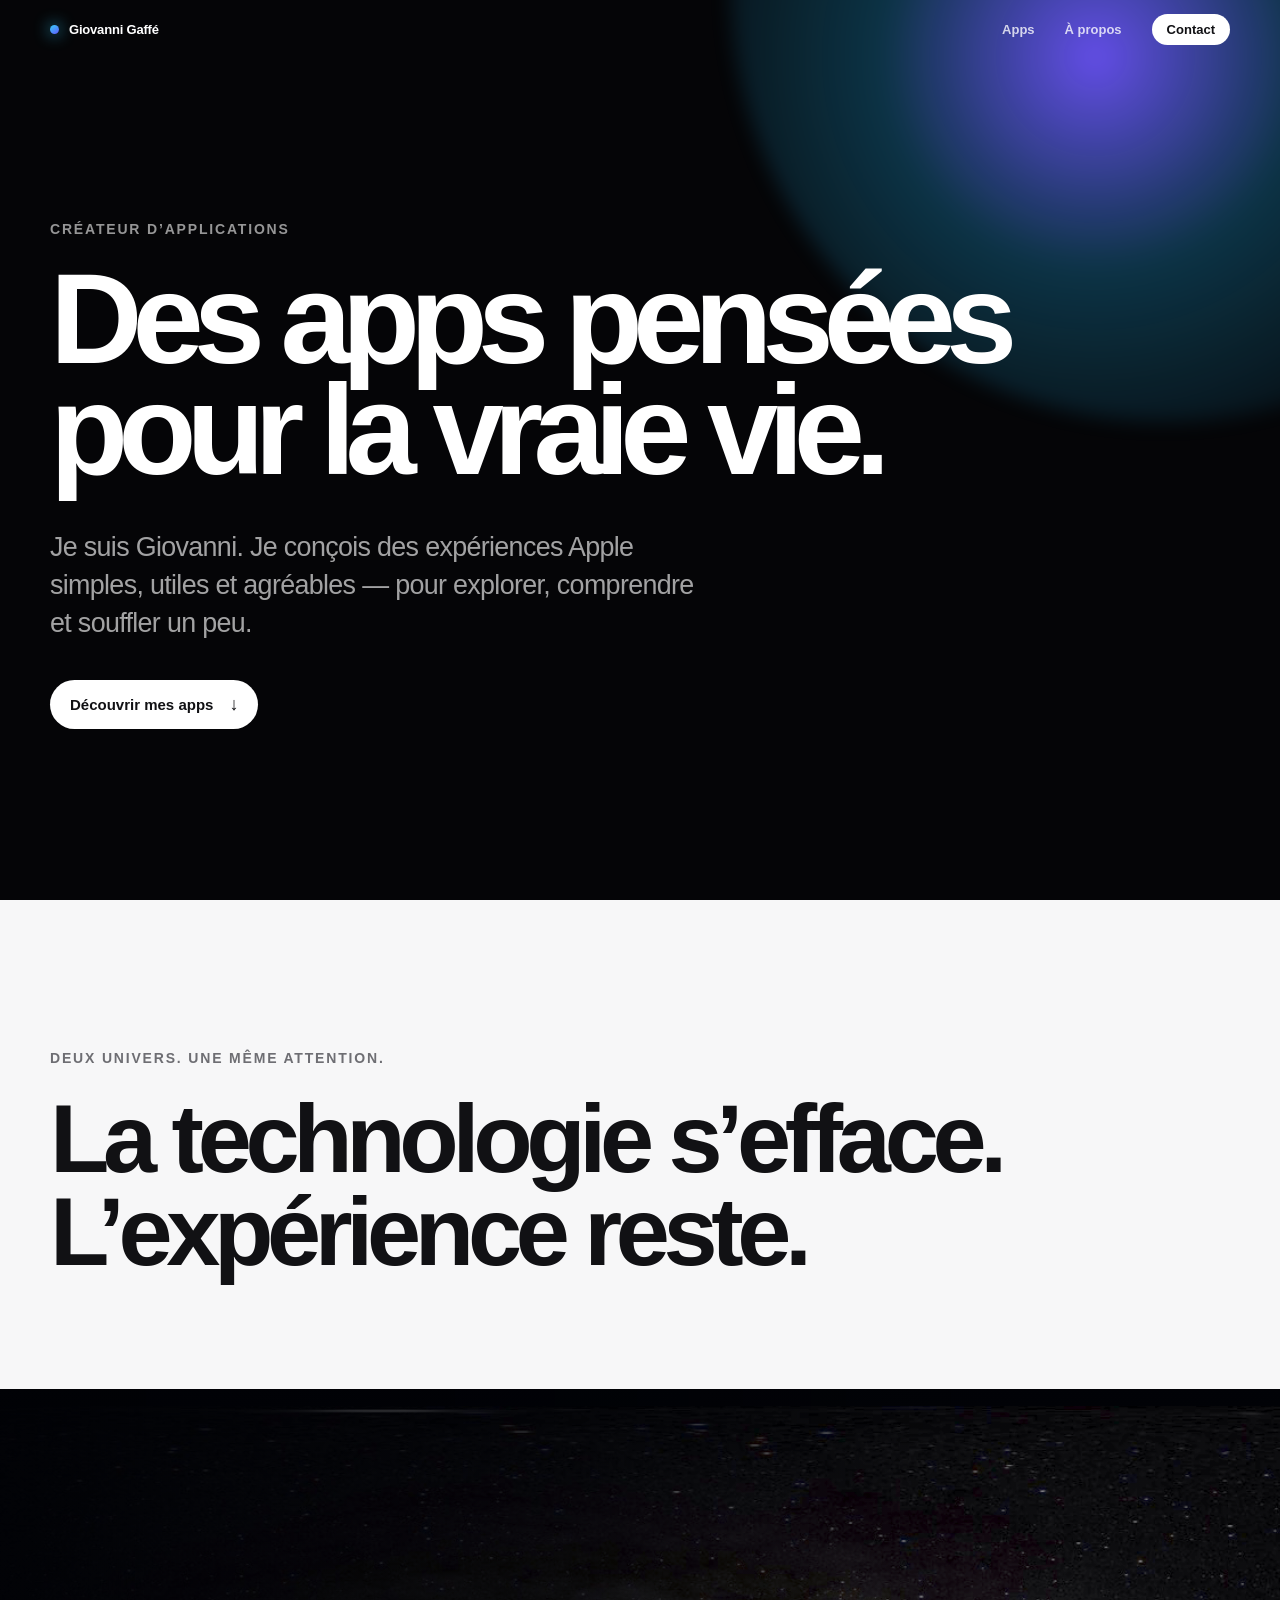
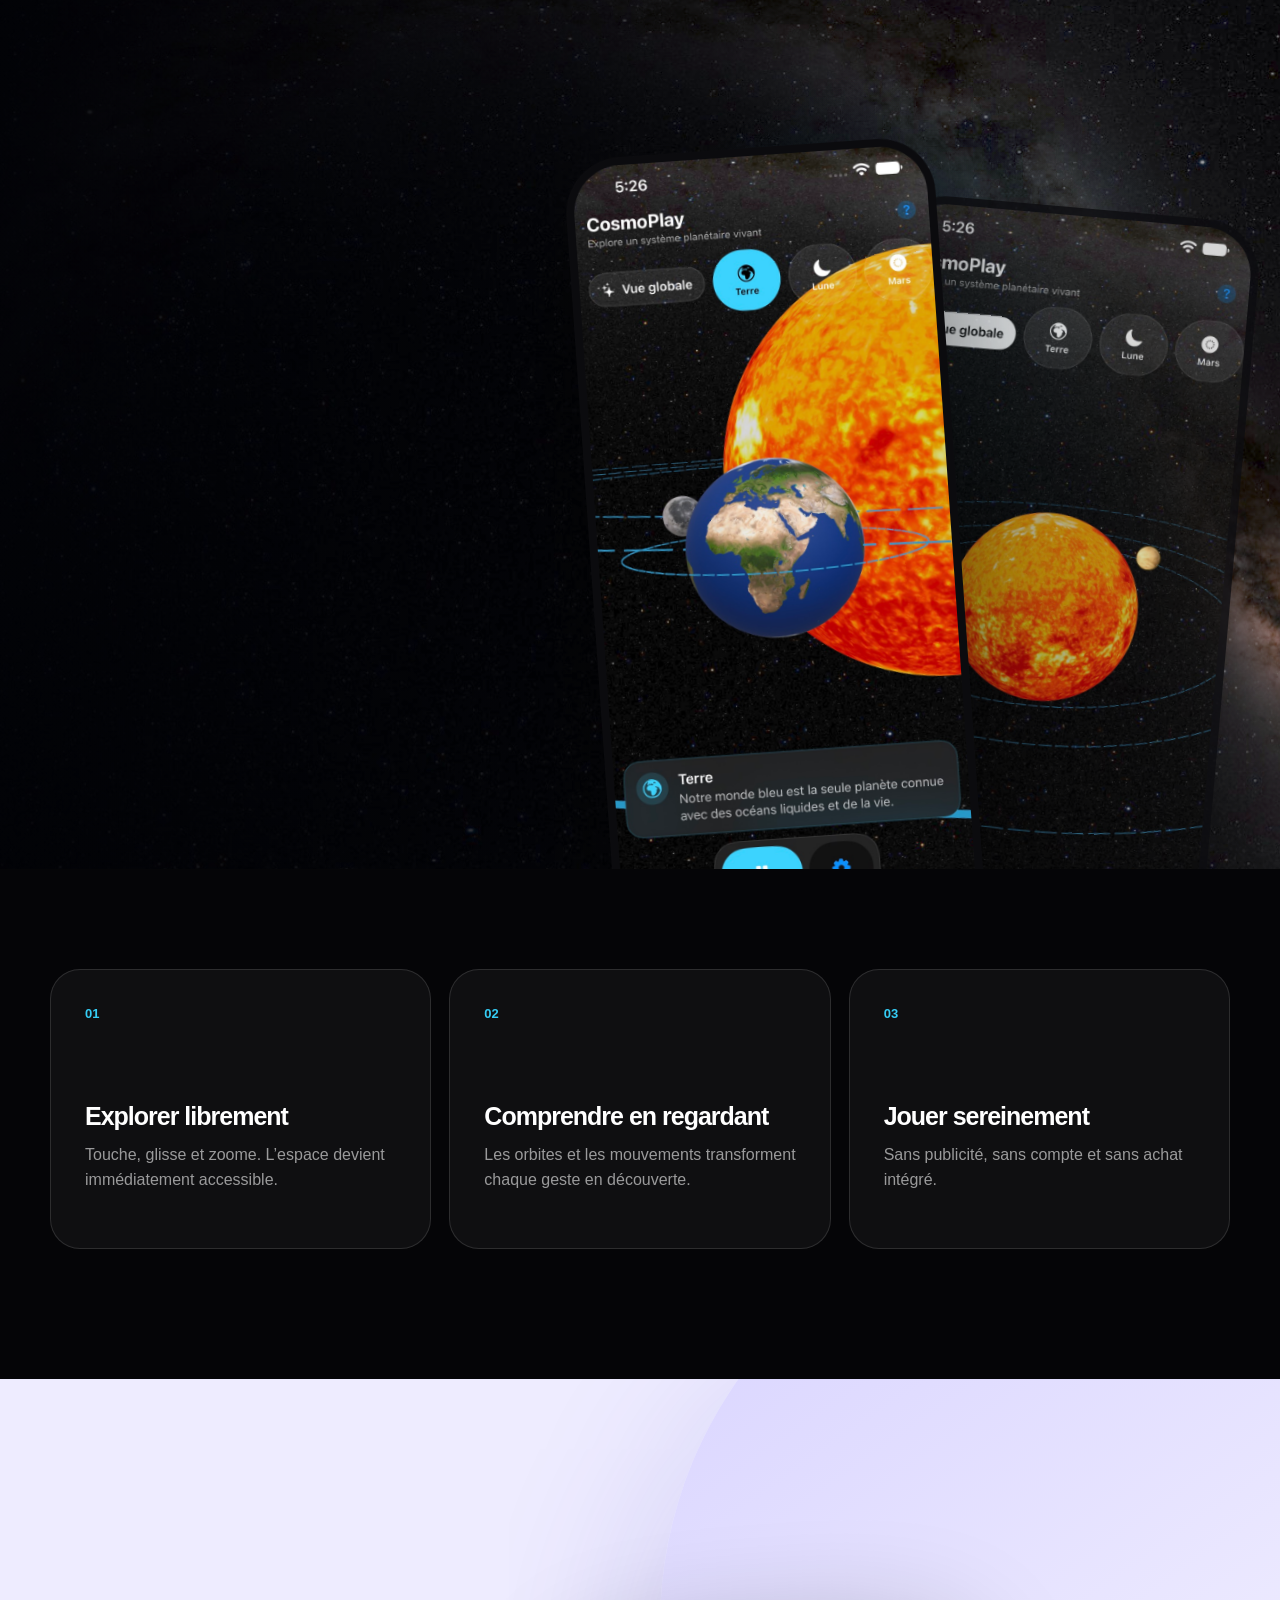
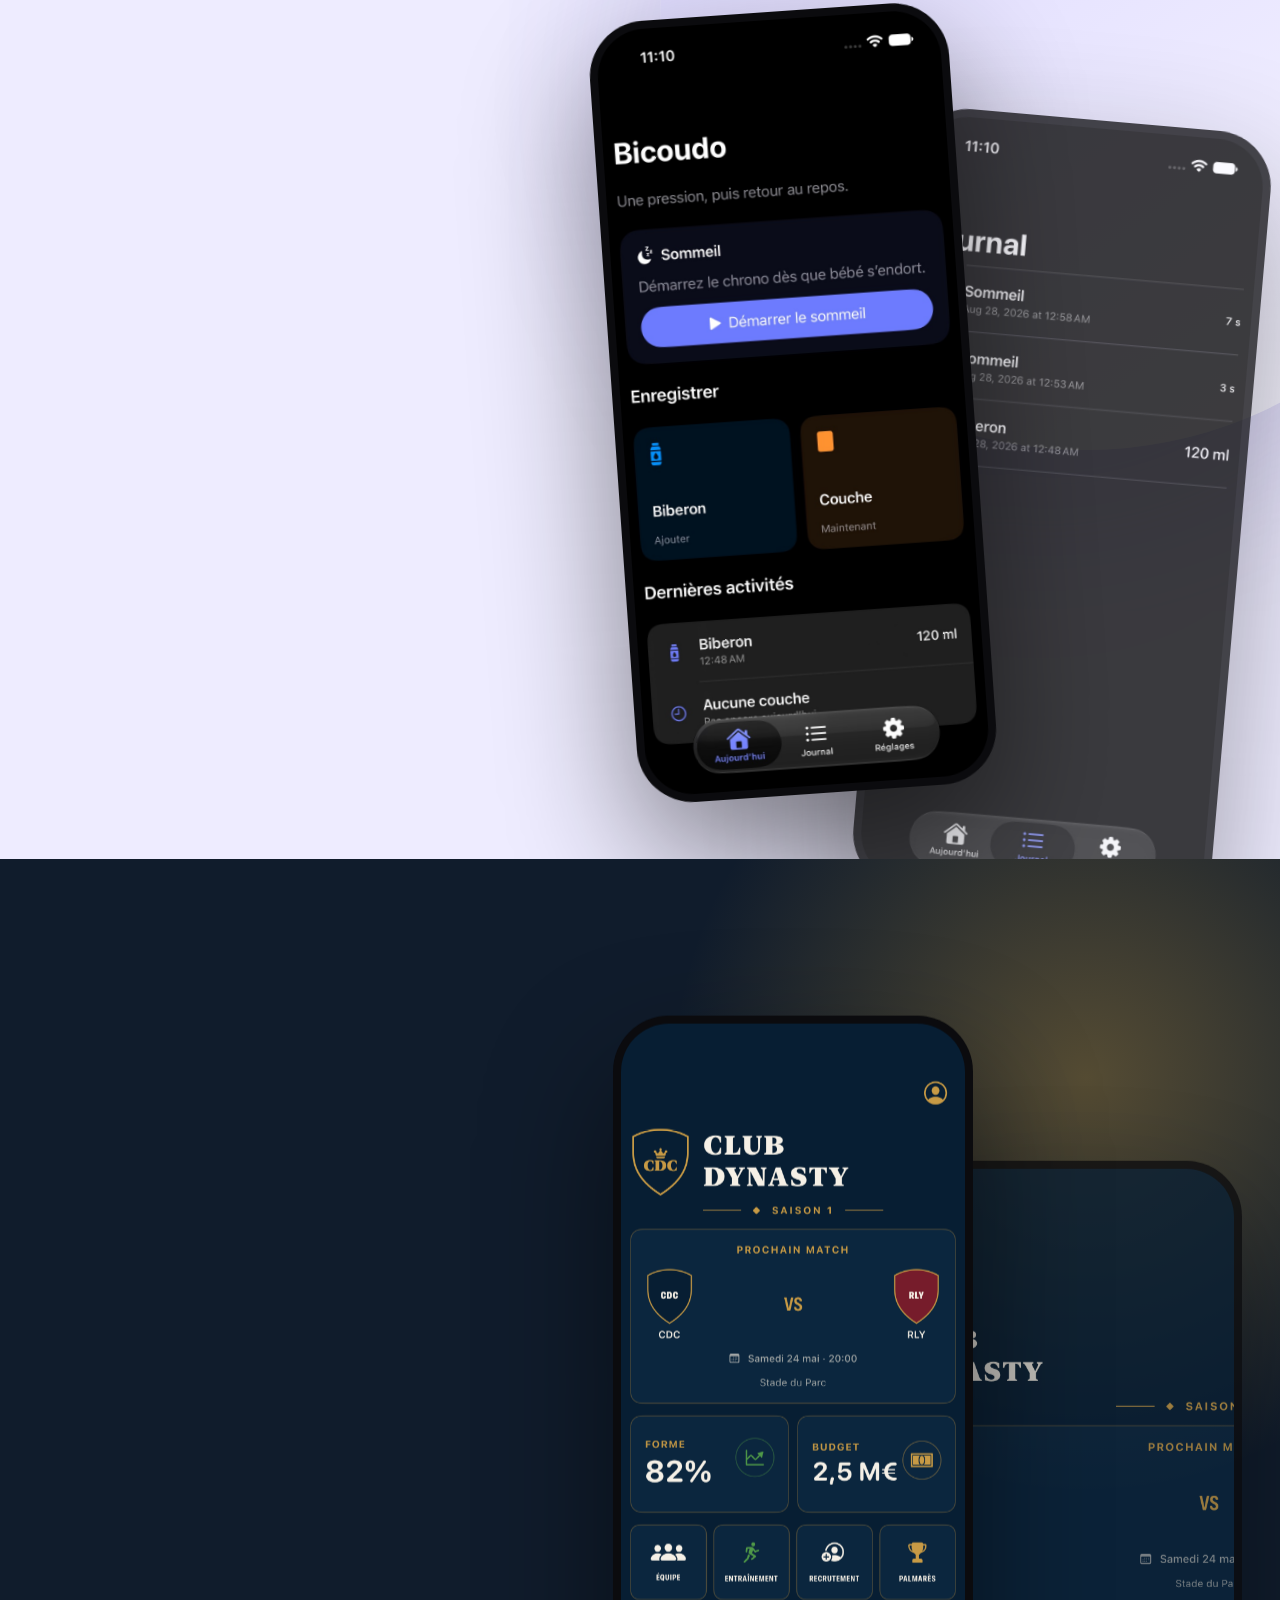
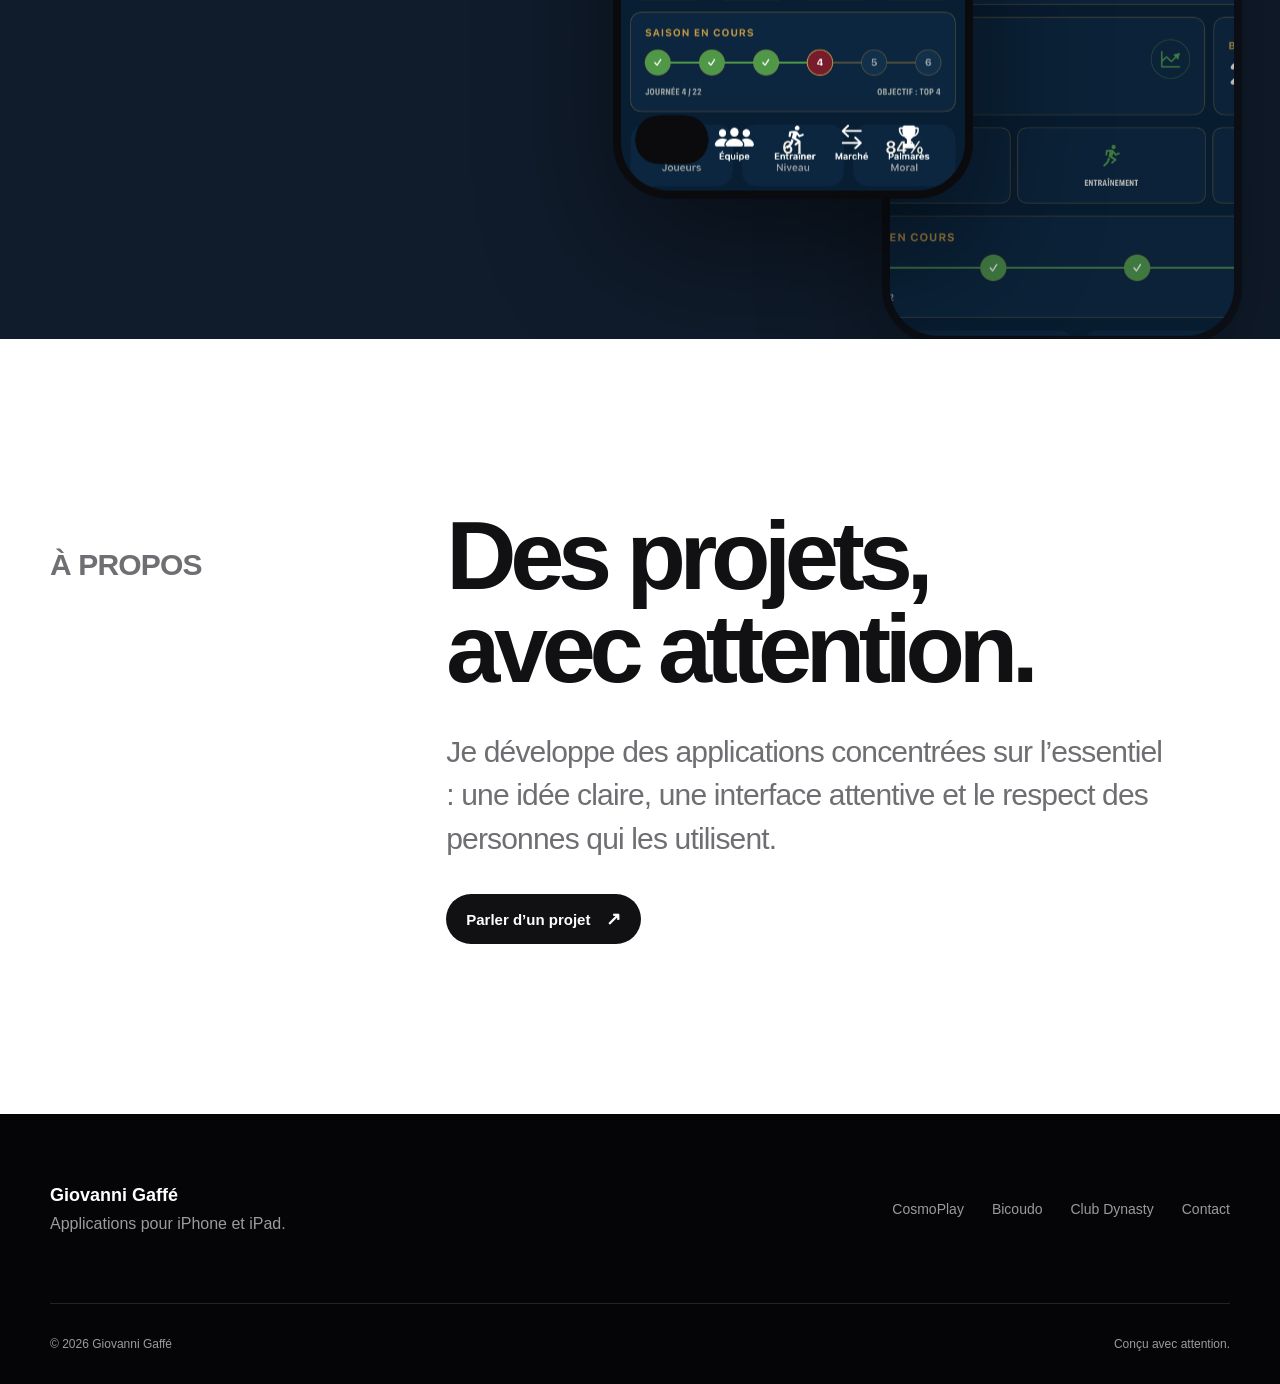
==== index.html @ 1960b607 "Create dedicated app portfolio site" ====
<!doctype html>
<html lang="fr">
<head>
  <meta charset="utf-8">
  <meta name="viewport" content="width=device-width, initial-scale=1">
  <meta name="theme-color" content="#050507">
  <meta name="description" content="Les applications de Giovanni Gaffé : CosmoPlay, Bicoudo et Club Dynasty.">
  <meta property="og:title" content="Giovanni Gaffé — Créateur d’applications">
  <meta property="og:description" content="Des applications simples, attentives et conçues pour la vraie vie.">
  <meta property="og:type" content="website">
  <meta property="og:image" content="/assets/og-cover.jpg">
  <title>Giovanni Gaffé — Créateur d’applications</title>
  <link rel="icon" href="/assets/cosmoplay-icon.png">
  <link rel="stylesheet" href="/styles.css">
  <script src="/script.js" defer></script>
</head>
<body>
  <a class="skip-link" href="#contenu">Aller au contenu</a>
  <header class="site-header" data-header>
    <nav class="nav wrap" aria-label="Navigation principale">
      <a class="wordmark" href="#accueil" aria-label="Accueil Giovanni Gaffé">
        <span class="wordmark-dot" aria-hidden="true"></span>
        <span>Giovanni Gaffé</span>
      </a>
      <div class="nav-links">
        <a href="#apps">Apps</a>
        <a href="#apropos">À propos</a>
        <a class="nav-contact" href="mailto:giovanni.apps@icloud.com">Contact</a>
      </div>
    </nav>
  </header>

  <main id="contenu">
    <section class="intro-hero" id="accueil">
      <div class="hero-glow" aria-hidden="true"></div>
      <div class="wrap hero-content reveal">
        <p class="kicker">Créateur d’applications</p>
        <h1>Des apps pensées<br>pour la vraie vie.</h1>
        <p class="hero-copy">Je suis Giovanni. Je conçois des expériences Apple simples, utiles et agréables — pour explorer, comprendre et souffler un peu.</p>
        <a class="round-link light" href="#apps">Découvrir mes apps <span aria-hidden="true">↓</span></a>
      </div>
    </section>

    <section class="apps-intro wrap" id="apps">
      <p class="kicker dark reveal">Deux univers. Une même attention.</p>
      <h2 class="reveal">La technologie s’efface.<br>L’expérience reste.</h2>
    </section>

    <section class="product product-cosmo" id="cosmoplay" aria-labelledby="cosmo-title">
      <img class="cosmo-stars" src="/assets/star-map.jpg" alt="" aria-hidden="true" data-parallax="0.07">
      <div class="cosmo-shade" aria-hidden="true"></div>
      <div class="product-copy cosmo-copy reveal">
        <img class="app-icon" src="/assets/cosmoplay-icon.png" alt="Icône de CosmoPlay">
        <p class="product-name">CosmoPlay</p>
        <h2 id="cosmo-title">L’univers.<br>À portée de doigt.</h2>
        <p>Explore un système solaire vivant, approche-toi des mondes et observe leurs mouvements dans une expérience 3D pensée pour les jeunes curieux.</p>
        <div class="product-actions">
          <a class="pill primary-cyan" href="/apps/cosmoplay/">Découvrir CosmoPlay</a>
          <a class="text-link" href="/support/cosmoplay/">Assistance <span aria-hidden="true">›</span></a>
        </div>
      </div>
      <div class="device-stage cosmo-devices" aria-label="Aperçus de CosmoPlay">
        <figure class="phone phone-back" data-parallax="-0.035"><img src="/assets/cosmo-overview.jpg" alt="Vue globale du système solaire dans CosmoPlay"></figure>
        <figure class="phone phone-front" data-parallax="-0.075"><img src="/assets/cosmo-earth.jpg" alt="Exploration de la Terre dans CosmoPlay"></figure>
      </div>
    </section>

    <section class="cosmo-values" aria-label="Avantages de CosmoPlay">
      <div class="wrap values-grid">
        <article class="reveal"><span>01</span><h3>Explorer librement</h3><p>Touche, glisse et zoome. L’espace devient immédiatement accessible.</p></article>
        <article class="reveal"><span>02</span><h3>Comprendre en regardant</h3><p>Les orbites et les mouvements transforment chaque geste en découverte.</p></article>
        <article class="reveal"><span>03</span><h3>Jouer sereinement</h3><p>Sans publicité, sans compte et sans achat intégré.</p></article>
      </div>
    </section>

    <section class="product product-bicoudo" id="bicoudo" aria-labelledby="bicoudo-title">
      <div class="bicoudo-orb" aria-hidden="true"></div>
      <div class="product-copy bicoudo-copy reveal">
        <img class="app-icon" src="/assets/bicoudo-icon.png" alt="Icône de Bicoudo">
        <p class="product-name">Bicoudo</p>
        <h2 id="bicoudo-title">Une pression.<br>Puis retour au repos.</h2>
        <p>Note les biberons, les couches et le sommeil en quelques secondes. Même à 4 h du matin.</p>
        <div class="product-actions">
          <a class="pill primary-purple" href="/apps/bicoudo/">Découvrir Bicoudo</a>
          <a class="text-link purple" href="/support/bicoudo/">Assistance <span aria-hidden="true">›</span></a>
        </div>
      </div>
      <div class="device-stage bicoudo-devices" aria-label="Aperçus de Bicoudo">
        <figure class="phone bicoudo-back" data-parallax="-0.035"><img src="/assets/bicoudo-journal.jpg" alt="Journal des activités dans Bicoudo"></figure>
        <figure class="phone bicoudo-front" data-parallax="-0.07"><img src="/assets/bicoudo-home.jpg" alt="Écran principal de Bicoudo"></figure>
      </div>
    </section>

    <section class="product product-club" id="club-dynasty" aria-labelledby="club-title">
      <div class="club-glow" aria-hidden="true"></div>
      <div class="product-copy club-copy reveal">
        <img class="app-icon" src="/assets/clubdynasty-icon.png" alt="Icône de Club Dynasty">
        <p class="product-name">Club Dynasty</p>
        <h2 id="club-title">Chaque match.<br>Une histoire à construire.</h2>
        <p>Construis ton équipe, prépare chaque rencontre et fais grandir ton club dans une expérience de management football pensée pour jouer à ton rythme.</p>
        <div class="product-actions">
          <a class="pill primary-gold" href="/apps/club-dynasty/">Découvrir Club Dynasty</a>
          <a class="text-link gold" href="/support/club-dynasty/">Assistance <span aria-hidden="true">›</span></a>
        </div>
      </div>
      <div class="device-stage club-devices" aria-label="Aperçus de Club Dynasty">
        <figure class="phone club-back" data-parallax="-0.035"><img src="/assets/clubdynasty-team.png" alt="Équipe dans Club Dynasty"></figure>
        <figure class="phone club-front" data-parallax="-0.07"><img src="/assets/clubdynasty-home.png" alt="Accueil de Club Dynasty"></figure>
      </div>
    </section>

    <section class="about" id="apropos">
      <div class="wrap about-grid">
        <p class="kicker dark reveal">À propos</p>
        <div class="reveal">
          <h2>Des projets,<br>avec attention.</h2>
          <p>Je développe des applications concentrées sur l’essentiel : une idée claire, une interface attentive et le respect des personnes qui les utilisent.</p>
          <a class="round-link dark" href="mailto:giovanni.apps@icloud.com">Parler d’un projet <span aria-hidden="true">↗</span></a>
        </div>
      </div>
    </section>
  </main>

  <footer class="footer">
    <div class="wrap footer-top">
      <div><strong>Giovanni Gaffé</strong><span>Applications pour iPhone et iPad.</span></div>
      <div class="footer-links">
        <a href="/apps/cosmoplay/">CosmoPlay</a>
        <a href="/apps/bicoudo/">Bicoudo</a>
        <a href="/apps/club-dynasty/">Club Dynasty</a>
        <a href="mailto:giovanni.apps@icloud.com">Contact</a>
      </div>
    </div>
    <div class="wrap footer-bottom"><span>© 2026 Giovanni Gaffé</span><span>Conçu avec attention.</span></div>
  </footer>
</body>
</html>
---- styles.css ----
:root {
  --black: #050507;
  --white: #f7f7f8;
  --paper: #f2f2f4;
  --ink: #111114;
  --muted: #6e6e73;
  --cyan: #35cdf5;
  --purple: #635bff;
  --line: rgba(0, 0, 0, .1);
  --radius: 38px;
}

* { box-sizing: border-box; }
html { scroll-behavior: smooth; background: var(--black); }
body { margin: 0; color: var(--ink); background: var(--white); font-family: -apple-system, BlinkMacSystemFont, "SF Pro Display", "Helvetica Neue", Arial, sans-serif; -webkit-font-smoothing: antialiased; overflow-x: hidden; }
img { display: block; max-width: 100%; }
a { color: inherit; text-decoration: none; }
.wrap { width: min(1180px, calc(100% - 48px)); margin-inline: auto; }
.skip-link { position: fixed; z-index: 100; left: 16px; top: -60px; padding: 12px 18px; background: white; border-radius: 999px; transition: top .2s; }
.skip-link:focus { top: 16px; }

.site-header { position: fixed; z-index: 50; inset: 0 0 auto; color: white; transition: color .35s, background .35s, backdrop-filter .35s; }
.site-header.scrolled { color: var(--ink); background: rgba(248, 248, 250, .78); backdrop-filter: saturate(180%) blur(22px); border-bottom: 1px solid rgba(0, 0, 0, .07); }
.nav { height: 58px; display: flex; align-items: center; justify-content: space-between; font-size: 13px; font-weight: 590; }
.wordmark { display: flex; gap: 10px; align-items: center; letter-spacing: -.015em; }
.wordmark-dot { width: 9px; height: 9px; border-radius: 50%; background: linear-gradient(145deg, var(--cyan), var(--purple)); box-shadow: 0 0 16px var(--cyan); }
.nav-links { display: flex; align-items: center; gap: 30px; }
.nav-links a { opacity: .78; transition: opacity .2s; }
.nav-links a:hover, .nav-links a:focus-visible { opacity: 1; }
.nav-contact { padding: 8px 15px; color: var(--ink); background: white; border-radius: 999px; opacity: 1 !important; }
.scrolled .nav-contact { color: white; background: var(--ink); }

.intro-hero { position: relative; min-height: 100svh; display: grid; place-items: center; overflow: hidden; color: white; background: var(--black); }
.hero-glow { position: absolute; width: min(68vw, 900px); aspect-ratio: 1; border-radius: 50%; right: -25vw; top: -35vw; background: radial-gradient(circle at 42% 58%, rgba(110, 86, 255, .9), rgba(35, 185, 248, .26) 30%, transparent 68%); filter: blur(10px); animation: breathe 9s ease-in-out infinite alternate; }
.hero-content { position: relative; padding-block: 140px 90px; }
.kicker { margin: 0 0 26px; color: rgba(255,255,255,.58); font-size: 14px; font-weight: 650; letter-spacing: .13em; text-transform: uppercase; }
.kicker.dark { color: var(--muted); }
.intro-hero h1 { max-width: 980px; margin: 0; font-size: clamp(62px, 10vw, 142px); line-height: .87; letter-spacing: -.078em; }
.hero-copy { max-width: 660px; margin: 42px 0 38px; color: rgba(255,255,255,.63); font-size: clamp(19px, 2.1vw, 27px); line-height: 1.42; letter-spacing: -.025em; }
.round-link { display: inline-flex; align-items: center; gap: 16px; padding: 14px 20px; border-radius: 999px; font-size: 15px; font-weight: 620; transition: transform .25s, background .25s; }
.round-link:hover { transform: translateY(-2px); }
.round-link.light { color: var(--ink); background: white; }
.round-link.dark { color: white; background: var(--ink); }
.round-link span { font-size: 18px; }

.apps-intro { padding: 150px 0 110px; }
.apps-intro h2, .about h2 { margin: 0; font-size: clamp(48px, 7.6vw, 104px); line-height: .96; letter-spacing: -.065em; }

.product { position: relative; min-height: 1080px; overflow: hidden; }
.product-copy { position: absolute; z-index: 4; width: min(490px, calc(100% - 48px)); }
.app-icon { width: 76px; height: 76px; border-radius: 18px; box-shadow: 0 20px 45px rgba(0,0,0,.2); }
.product-name { margin: 20px 0 16px; font-size: 18px; font-weight: 700; letter-spacing: -.025em; }
.product h2 { margin: 0 0 25px; font-size: clamp(54px, 7.4vw, 104px); line-height: .91; letter-spacing: -.073em; }
.product-copy > p:last-of-type { max-width: 500px; margin: 0; font-size: 20px; line-height: 1.48; letter-spacing: -.02em; }
.product-actions { display: flex; align-items: center; gap: 22px; margin-top: 34px; }
.pill { padding: 13px 19px; border-radius: 999px; font-size: 15px; font-weight: 650; transition: transform .2s, filter .2s; }
.pill:hover { transform: translateY(-2px); filter: brightness(1.08); }
.primary-cyan { color: #001116; background: var(--cyan); }
.primary-purple { color: white; background: var(--purple); }
.text-link { font-size: 15px; font-weight: 620; color: var(--cyan); }
.text-link.purple { color: var(--purple); }

.product-cosmo { color: white; background: #020307; }
.cosmo-stars { position: absolute; inset: -8%; width: 116%; height: 116%; max-width: none; object-fit: cover; opacity: .7; will-change: transform; }
.cosmo-shade { position: absolute; inset: 0; background: radial-gradient(circle at 72% 55%, rgba(29,159,220,.2), transparent 29%), linear-gradient(90deg, rgba(1,2,6,.93) 0%, rgba(1,2,6,.66) 45%, rgba(1,2,6,.08) 78%); }
.cosmo-copy { top: 145px; left: max(24px, calc((100% - 1180px) / 2)); }
.cosmo-copy > p:last-of-type { color: rgba(255,255,255,.68); }
.device-stage { position: absolute; z-index: 3; inset: 0; pointer-events: none; }
.phone { position: absolute; margin: 0; padding: 8px; overflow: hidden; border-radius: 56px; background: #0b0b0e; box-shadow: 0 55px 130px rgba(0,0,0,.48); will-change: transform; }
.phone img { width: 100%; height: 100%; object-fit: cover; border-radius: 48px; }
.cosmo-devices .phone { width: min(370px, 34vw); aspect-ratio: 1284 / 2778; bottom: -190px; }
.phone-back { right: 4vw; transform: rotate(7deg); opacity: .82; }
.phone-front { right: 25vw; transform: rotate(-4deg); }

.cosmo-values { color: white; background: #050507; padding: 100px 0 130px; }
.values-grid { display: grid; grid-template-columns: repeat(3, 1fr); gap: 18px; }
.values-grid article { padding: 34px; min-height: 280px; border: 1px solid rgba(255,255,255,.12); border-radius: 30px; background: rgba(255,255,255,.045); }
.values-grid span { color: var(--cyan); font-size: 13px; font-weight: 700; }
.values-grid h3 { margin: 80px 0 12px; font-size: 25px; letter-spacing: -.04em; }
.values-grid p { margin: 0; color: rgba(255,255,255,.58); line-height: 1.55; }

.product-bicoudo { color: var(--ink); background: #eeecff; }
.bicoudo-orb { position: absolute; width: min(850px, 72vw); aspect-ratio: 1; right: -18vw; top: -14vw; border-radius: 50%; background: linear-gradient(145deg, #d7d2ff, #faf9ff); box-shadow: -50px 80px 150px rgba(79,62,196,.13); }
.bicoudo-copy { top: 145px; left: max(24px, calc((100% - 1180px) / 2)); }
.bicoudo-copy > p:last-of-type { color: #615e6d; }
.bicoudo-devices .phone { width: min(360px, 33vw); aspect-ratio: 1206 / 2622; bottom: -150px; border-color: #0b0b0e; }
.bicoudo-back { right: 3vw; transform: rotate(5deg); opacity: .76; }
.bicoudo-front { right: 24vw; transform: rotate(-4deg); }

.product-club { color: #f8f5ed; background: #101c2c; }
.club-glow { position: absolute; width: min(900px, 75vw); aspect-ratio: 1; right: -20vw; top: -18vw; border-radius: 50%; background: radial-gradient(circle, rgba(214,165,65,.35), transparent 65%); }
.club-copy { top: 145px; left: max(24px, calc((100% - 1180px) / 2)); }
.club-copy > p:last-of-type { color: rgba(248,245,237,.68); }
.primary-gold { color: #101c2c; background: #d6a541; }
.text-link.gold { color: #e4bb63; }
.club-devices .phone { width: min(360px, 33vw); aspect-ratio: 1206 / 2622; bottom: -150px; border-color: #081321; }
.club-back { right: 3vw; transform: rotate(5deg); opacity: .76; }
.club-front { right: 24vw; transform: rotate(-4deg); }

.about { padding: 170px 0; background: white; }
.about-grid { display: grid; grid-template-columns: 1fr 2.2fr; gap: 40px; }
.about h2 { max-width: 780px; }
.about p { max-width: 720px; margin: 34px 0; color: var(--muted); font-size: clamp(20px, 2.5vw, 30px); line-height: 1.45; letter-spacing: -.028em; }

.footer { color: rgba(255,255,255,.6); background: var(--black); }
.footer-top { min-height: 190px; display: flex; align-items: center; justify-content: space-between; border-bottom: 1px solid rgba(255,255,255,.12); }
.footer-top strong, .footer-top span { display: block; }
.footer-top strong { margin-bottom: 9px; color: white; font-size: 18px; }
.footer-links { display: flex; gap: 28px; font-size: 14px; }
.footer-links a:hover { color: white; }
.footer-bottom { min-height: 80px; display: flex; align-items: center; justify-content: space-between; font-size: 12px; }

.reveal { opacity: 0; transform: translateY(35px); transition: opacity .8s cubic-bezier(.2,.7,.2,1), transform .8s cubic-bezier(.2,.7,.2,1); }
.reveal.visible { opacity: 1; transform: none; }
@keyframes breathe { to { transform: translate(-4vw, 4vw) scale(1.08); } }

@media (max-width: 850px) {
  .wrap { width: min(100% - 32px, 680px); }
  .nav-links a:not(.nav-contact) { display: none; }
  .intro-hero h1 { font-size: clamp(58px, 17vw, 92px); }
  .apps-intro { padding: 100px 0 80px; }
  .product { min-height: 1200px; }
  .product-copy { top: 100px; left: 24px; }
  .product h2 { font-size: clamp(53px, 14vw, 84px); }
  .cosmo-shade { background: linear-gradient(180deg, rgba(1,2,6,.96) 0%, rgba(1,2,6,.58) 50%, rgba(1,2,6,.08) 76%); }
  .cosmo-devices .phone, .bicoudo-devices .phone, .club-devices .phone { width: min(330px, 70vw); bottom: -100px; }
  .phone-front, .bicoudo-front { right: 30vw; }
  .phone-back, .bicoudo-back { right: -10vw; }
  .values-grid { grid-template-columns: 1fr; }
  .values-grid article { min-height: 220px; }
  .values-grid h3 { margin-top: 45px; }
  .about-grid { grid-template-columns: 1fr; }
  .footer-top { padding: 45px 0; align-items: flex-start; gap: 35px; flex-direction: column; }
}

@media (max-width: 520px) {
  .hero-content { padding-top: 120px; }
  .hero-copy { margin-top: 32px; }
  .product { min-height: 1080px; }
  .product-copy { width: calc(100% - 32px); left: 16px; }
  .product-actions { align-items: flex-start; flex-direction: column; gap: 18px; }
  .app-icon { width: 64px; height: 64px; border-radius: 15px; }
  .cosmo-devices .phone, .bicoudo-devices .phone, .club-devices .phone { width: 68vw; border-radius: 42px; }
  .phone img { border-radius: 35px; }
  .phone-front, .bicoudo-front, .club-front { right: 28vw; }
  .phone-back, .bicoudo-back, .club-back { right: -22vw; }
  .footer-links { flex-wrap: wrap; }
  .footer-bottom { align-items: flex-start; padding: 25px 0; gap: 12px; flex-direction: column; }
}

@media (prefers-reduced-motion: reduce) {
  html { scroll-behavior: auto; }
  *, *::before, *::after { animation-duration: .01ms !important; animation-iteration-count: 1 !important; transition-duration: .01ms !important; }
  [data-parallax] { transform: none !important; }
}
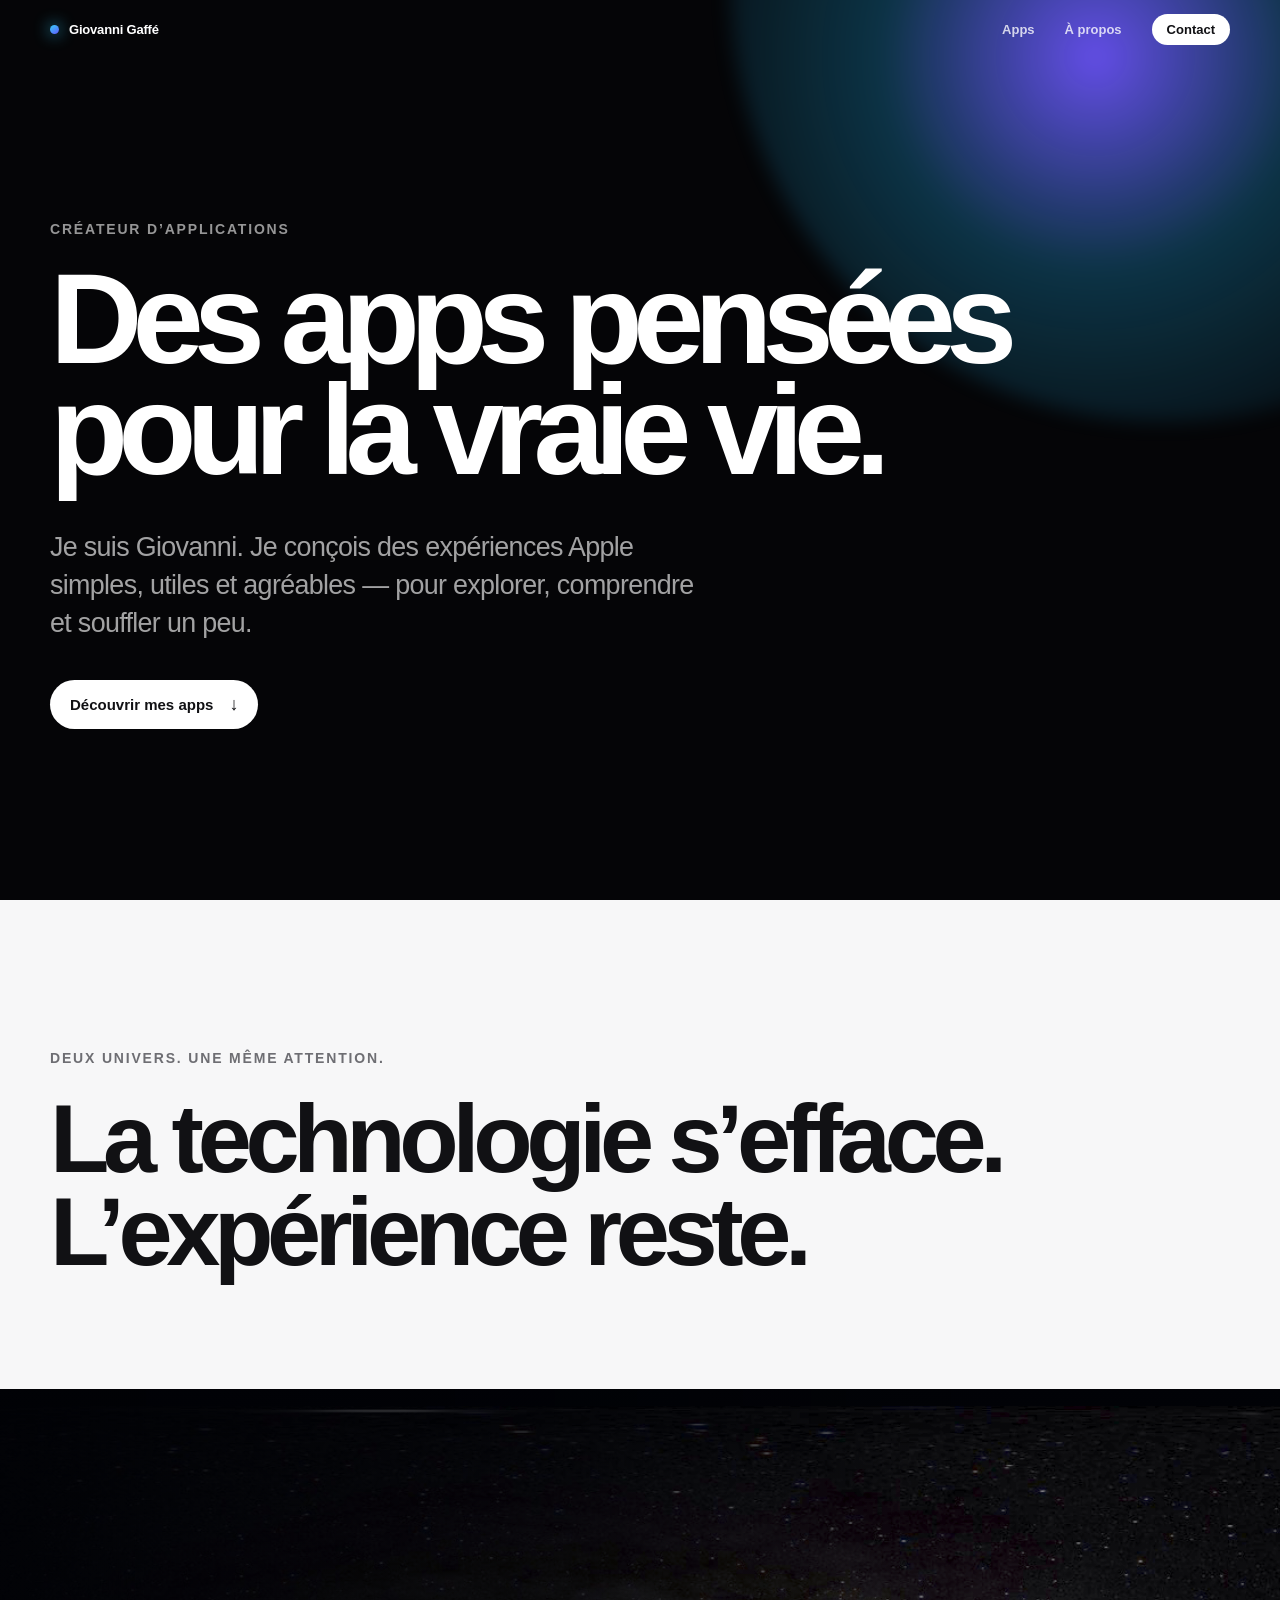
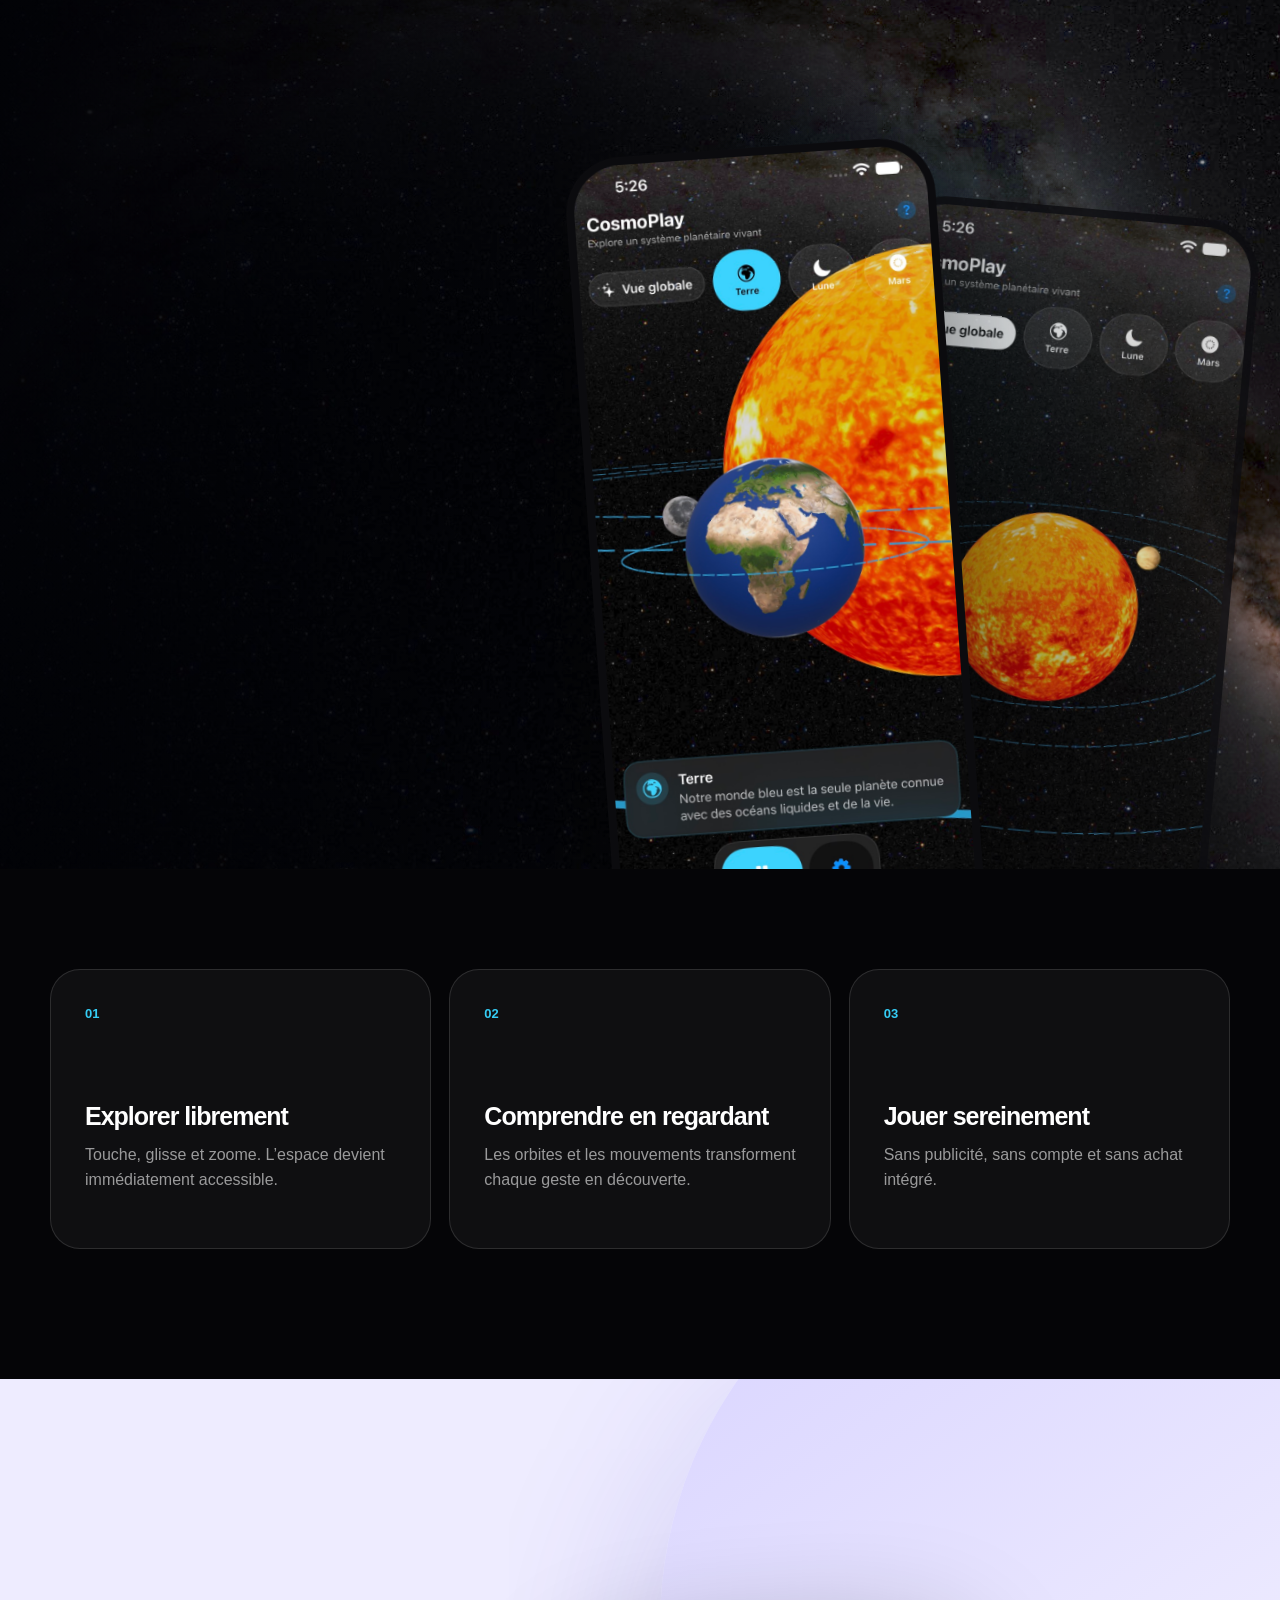
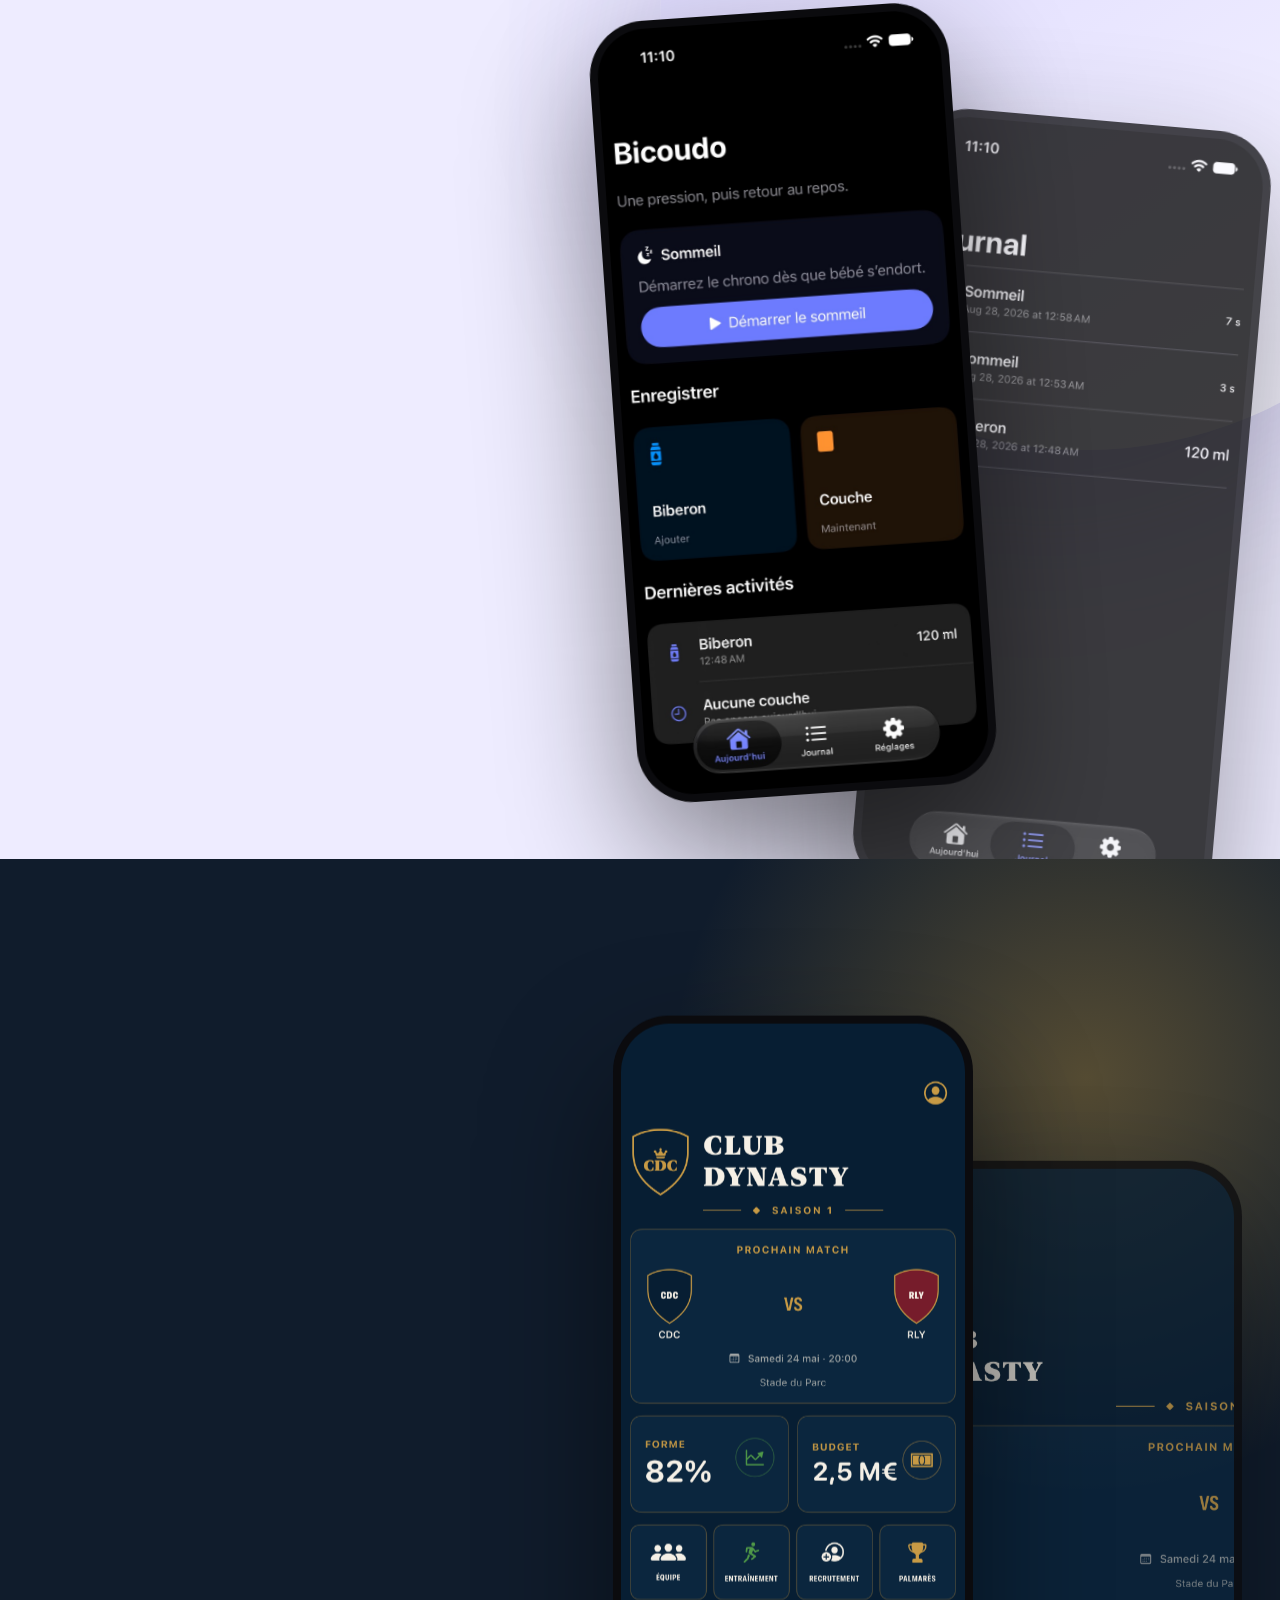
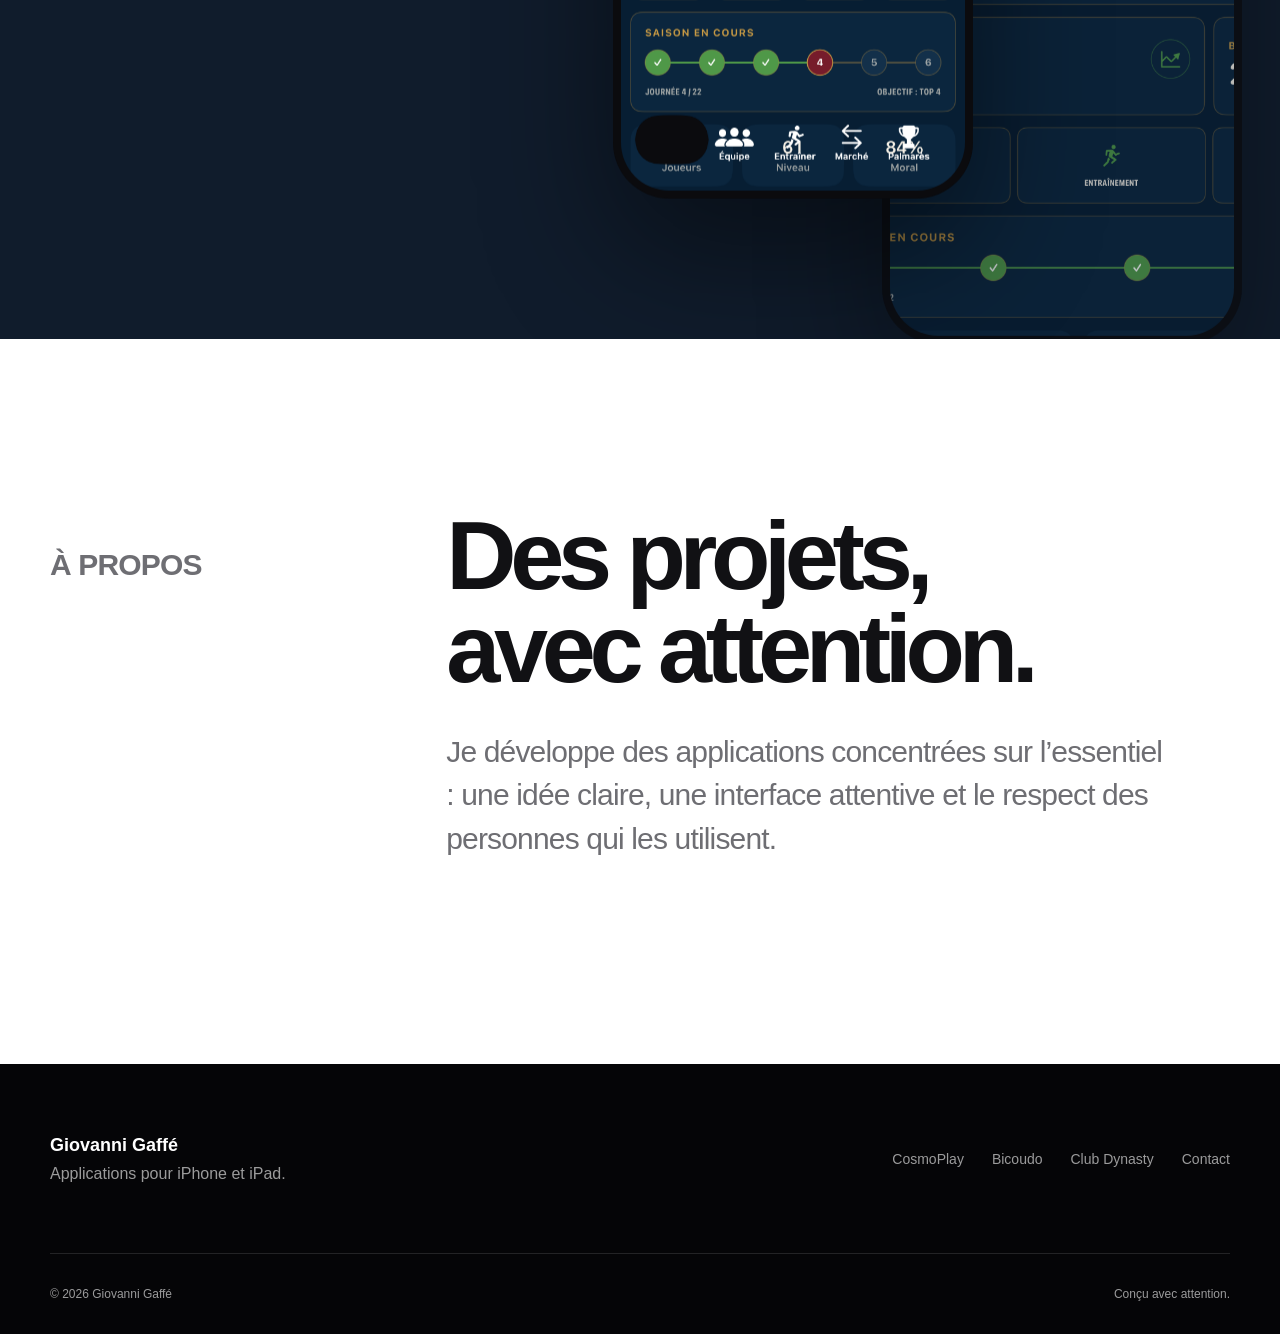
==== commit d458f23b: "Remove project contact CTA" ====
--- a/index.html
+++ b/index.html
@@ -115,7 +115,6 @@
         <div class="reveal">
           <h2>Des projets,<br>avec attention.</h2>
           <p>Je développe des applications concentrées sur l’essentiel : une idée claire, une interface attentive et le respect des personnes qui les utilisent.</p>
-          <a class="round-link dark" href="mailto:giovanni.apps@icloud.com">Parler d’un projet <span aria-hidden="true">↗</span></a>
         </div>
       </div>
     </section>
